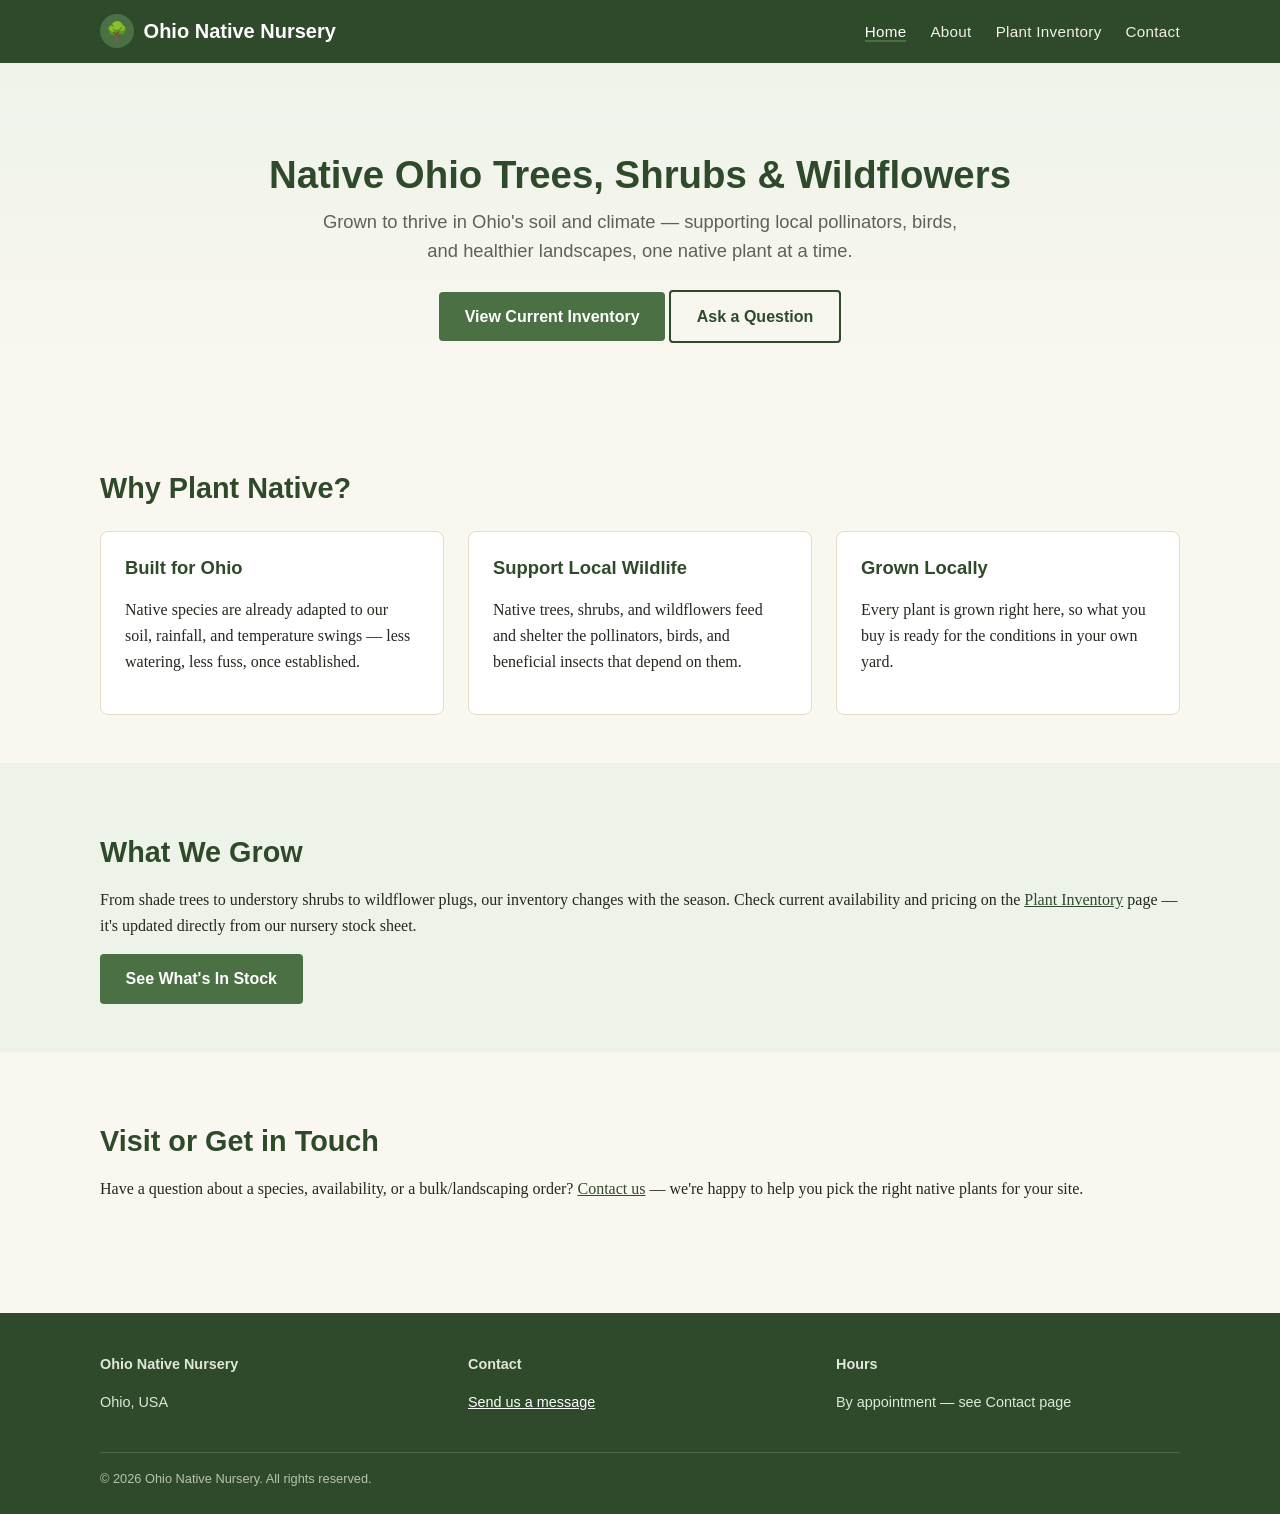
==== index.html @ 3f19ba29 "Scaffold static site to replace WordPress on ohionativenursery.com Home/About/Plants/Contact pages, " ====
<!DOCTYPE html>
<html lang="en">
<head>
<meta charset="UTF-8">
<meta name="viewport" content="width=device-width, initial-scale=1.0">
<title>Ohio Native Nursery | Native Ohio Trees, Shrubs &amp; Wildflowers</title>
<meta name="description" content="Ohio Native Nursery grows and sells native Ohio trees, shrubs, and wildflowers suited to local soil and climate. Browse our current plant inventory and get in touch.">
<link rel="canonical" href="https://ohionativenursery.com/">
<link rel="stylesheet" href="/css/styles.css">
</head>
<body>
<!-- TODO: replace all copy below with your real WordPress export text once you send it over -->
<header class="site-header">
  <div class="container">
    <a class="brand" href="/">
      <span class="brand-mark" aria-hidden="true">🌳</span>
      Ohio Native Nursery
    </a>
    <nav class="main-nav" aria-label="Primary">
      <ul>
        <li><a href="/" aria-current="page">Home</a></li>
        <li><a href="/about/">About</a></li>
        <li><a href="/plants/">Plant Inventory</a></li>
        <li><a href="/contact/">Contact</a></li>
      </ul>
    </nav>
  </div>
</header>

<main>
  <section class="hero">
    <div class="container">
      <h1>Native Ohio Trees, Shrubs &amp; Wildflowers</h1>
      <p class="tagline">Grown to thrive in Ohio's soil and climate — supporting local pollinators, birds, and healthier landscapes, one native plant at a time.</p>
      <a class="button" href="/plants/">View Current Inventory</a>
      <a class="button secondary" href="/contact/">Ask a Question</a>
    </div>
  </section>

  <section class="section">
    <div class="container">
      <h2>Why Plant Native?</h2>
      <div class="grid">
        <div class="card">
          <h3>Built for Ohio</h3>
          <p>Native species are already adapted to our soil, rainfall, and temperature swings — less watering, less fuss, once established.</p>
        </div>
        <div class="card">
          <h3>Support Local Wildlife</h3>
          <p>Native trees, shrubs, and wildflowers feed and shelter the pollinators, birds, and beneficial insects that depend on them.</p>
        </div>
        <div class="card">
          <h3>Grown Locally</h3>
          <p>Every plant is grown right here, so what you buy is ready for the conditions in your own yard.</p>
        </div>
      </div>
    </div>
  </section>

  <section class="section alt">
    <div class="container">
      <h2>What We Grow</h2>
      <p>From shade trees to understory shrubs to wildflower plugs, our inventory changes with the season. Check current availability and pricing on the <a href="/plants/">Plant Inventory</a> page — it's updated directly from our nursery stock sheet.</p>
      <a class="button" href="/plants/">See What's In Stock</a>
    </div>
  </section>

  <section class="section">
    <div class="container">
      <h2>Visit or Get in Touch</h2>
      <p>Have a question about a species, availability, or a bulk/landscaping order? <a href="/contact/">Contact us</a> — we're happy to help you pick the right native plants for your site.</p>
    </div>
  </section>
</main>

<footer class="site-footer">
  <div class="container">
    <div class="footer-grid">
      <div>
        <strong>Ohio Native Nursery</strong>
        <p><!-- TODO: real address --> Ohio, USA</p>
      </div>
      <div>
        <strong>Contact</strong>
        <p><!-- TODO: real phone/email --><a href="/contact/">Send us a message</a></p>
      </div>
      <div>
        <strong>Hours</strong>
        <p><!-- TODO: real hours -->By appointment — see Contact page</p>
      </div>
    </div>
    <div class="footer-bottom">
      &copy; <span id="year"></span> Ohio Native Nursery. All rights reserved.
    </div>
  </div>
</footer>
<script>document.getElementById('year').textContent = new Date().getFullYear();</script>
</body>
</html>
---- css/styles.css ----
/* Ohio Native Nursery — shared stylesheet */

:root {
  --green-dark: #2f4a2b;
  --green: #4a7043;
  --green-light: #eef3ea;
  --brown: #6b4a2f;
  --cream: #faf7f0;
  --ink: #23291f;
  --muted: #5c6355;
  --max-width: 1120px;
}

* { box-sizing: border-box; }

html { scroll-behavior: smooth; }

body {
  margin: 0;
  font-family: "Georgia", "Times New Roman", serif;
  color: var(--ink);
  background: var(--cream);
  line-height: 1.6;
}

h1, h2, h3, h4 {
  font-family: "Helvetica Neue", Arial, sans-serif;
  color: var(--green-dark);
  line-height: 1.25;
}

a { color: var(--green-dark); }
a:hover { color: var(--green); }

img { max-width: 100%; display: block; }

.container {
  max-width: var(--max-width);
  margin: 0 auto;
  padding: 0 1.25rem;
}

/* Header / nav */
.site-header {
  background: var(--green-dark);
  color: #fff;
  position: sticky;
  top: 0;
  z-index: 50;
}

.site-header .container {
  display: flex;
  align-items: center;
  justify-content: space-between;
  padding-top: 0.9rem;
  padding-bottom: 0.9rem;
}

.brand {
  display: flex;
  align-items: center;
  gap: 0.6rem;
  color: #fff;
  text-decoration: none;
  font-family: "Helvetica Neue", Arial, sans-serif;
  font-weight: 700;
  font-size: 1.25rem;
}

.brand-mark {
  width: 34px;
  height: 34px;
  border-radius: 50%;
  background: var(--green);
  display: inline-flex;
  align-items: center;
  justify-content: center;
  font-size: 1.1rem;
}

.main-nav ul {
  list-style: none;
  display: flex;
  gap: 1.5rem;
  margin: 0;
  padding: 0;
}

.main-nav a {
  color: #f2efe6;
  text-decoration: none;
  font-family: "Helvetica Neue", Arial, sans-serif;
  font-size: 0.95rem;
  letter-spacing: 0.02em;
}

.main-nav a[aria-current="page"],
.main-nav a:hover {
  color: #fff;
  border-bottom: 2px solid var(--green);
}

.nav-toggle {
  display: none;
}

/* Hero */
.hero {
  background: linear-gradient(180deg, var(--green-light) 0%, var(--cream) 100%);
  padding: 3.5rem 0;
  text-align: center;
}

.hero h1 {
  font-size: 2.4rem;
  margin-bottom: 0.5rem;
}

.hero p.tagline {
  font-family: "Helvetica Neue", Arial, sans-serif;
  color: var(--muted);
  font-size: 1.15rem;
  max-width: 640px;
  margin: 0 auto 1.5rem;
}

.button {
  display: inline-block;
  background: var(--green);
  color: #fff;
  text-decoration: none;
  padding: 0.75rem 1.6rem;
  border-radius: 4px;
  font-family: "Helvetica Neue", Arial, sans-serif;
  font-weight: 600;
  border: none;
  cursor: pointer;
  font-size: 1rem;
}

.button:hover { background: var(--green-dark); color: #fff; }

.button.secondary {
  background: transparent;
  color: var(--green-dark);
  border: 2px solid var(--green-dark);
}

/* Sections */
.section {
  padding: 3rem 0;
}

.section.alt {
  background: var(--green-light);
}

.section h2 {
  font-size: 1.8rem;
  margin-bottom: 1rem;
}

.grid {
  display: grid;
  grid-template-columns: repeat(auto-fit, minmax(240px, 1fr));
  gap: 1.5rem;
  margin-top: 1.5rem;
}

.card {
  background: #fff;
  border: 1px solid #e3ddcd;
  border-radius: 8px;
  padding: 1.5rem;
}

.card h3 {
  margin-top: 0;
  font-size: 1.15rem;
}

/* Inventory table */
.inventory-controls {
  display: flex;
  flex-wrap: wrap;
  gap: 0.75rem;
  margin: 1.5rem 0;
  font-family: "Helvetica Neue", Arial, sans-serif;
}

.inventory-controls input,
.inventory-controls select {
  padding: 0.5rem 0.75rem;
  border: 1px solid #ccc4ac;
  border-radius: 4px;
  font-size: 0.95rem;
  font-family: inherit;
}

.inventory-status {
  font-family: "Helvetica Neue", Arial, sans-serif;
  color: var(--muted);
  margin: 1rem 0;
}

table.inventory-table {
  width: 100%;
  border-collapse: collapse;
  background: #fff;
  font-family: "Helvetica Neue", Arial, sans-serif;
  font-size: 0.95rem;
}

table.inventory-table caption {
  text-align: left;
  font-size: 0.85rem;
  color: var(--muted);
  margin-bottom: 0.5rem;
}

table.inventory-table th,
table.inventory-table td {
  text-align: left;
  padding: 0.65rem 0.75rem;
  border-bottom: 1px solid #e3ddcd;
  vertical-align: top;
}

table.inventory-table th {
  background: var(--green-light);
  color: var(--green-dark);
  position: sticky;
  top: 64px;
}

table.inventory-table tr:hover td {
  background: #f7f5ec;
}

.badge {
  display: inline-block;
  padding: 0.15rem 0.5rem;
  border-radius: 999px;
  font-size: 0.78rem;
  font-weight: 600;
}

.badge.in-stock { background: #e3f0df; color: var(--green-dark); }
.badge.low-stock { background: #fdf1d6; color: #8a6110; }
.badge.out { background: #f6e0e0; color: #8a2f2f; }

/* Forms */
form.contact-form {
  display: grid;
  gap: 1rem;
  max-width: 560px;
  font-family: "Helvetica Neue", Arial, sans-serif;
}

form.contact-form label {
  display: block;
  font-weight: 600;
  margin-bottom: 0.3rem;
  font-size: 0.9rem;
}

form.contact-form input,
form.contact-form textarea {
  width: 100%;
  padding: 0.65rem 0.75rem;
  border: 1px solid #ccc4ac;
  border-radius: 4px;
  font-family: inherit;
  font-size: 1rem;
}

.form-note {
  font-size: 0.85rem;
  color: var(--muted);
}

/* Footer */
.site-footer {
  background: var(--green-dark);
  color: #dfe6da;
  padding: 2.5rem 0 1.5rem;
  margin-top: 3rem;
  font-family: "Helvetica Neue", Arial, sans-serif;
  font-size: 0.9rem;
}

.site-footer a { color: #fff; }

.footer-grid {
  display: grid;
  grid-template-columns: repeat(auto-fit, minmax(200px, 1fr));
  gap: 1.5rem;
  margin-bottom: 1.5rem;
}

.footer-bottom {
  border-top: 1px solid rgba(255,255,255,0.15);
  padding-top: 1rem;
  font-size: 0.8rem;
  color: #b7c2b1;
}

@media (max-width: 720px) {
  .main-nav ul { gap: 1rem; flex-wrap: wrap; }
  table.inventory-table th { position: static; }
}
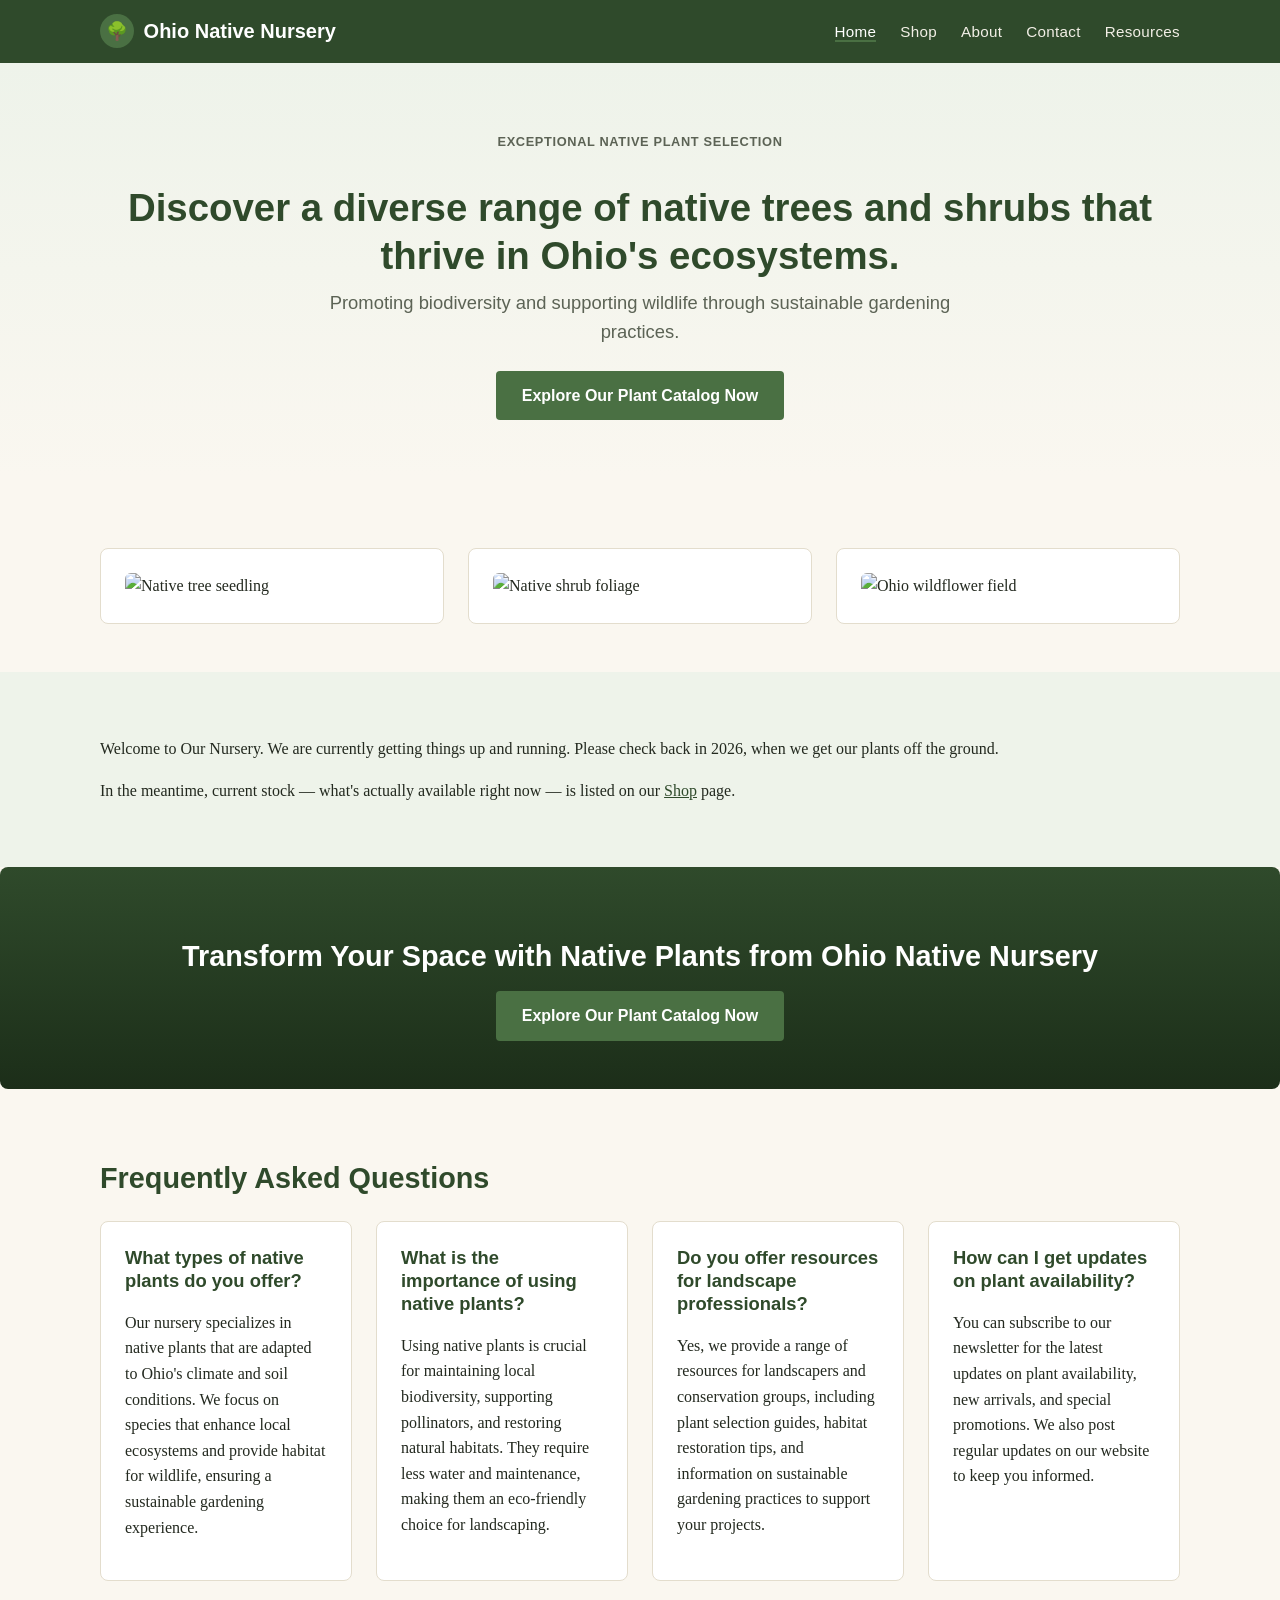
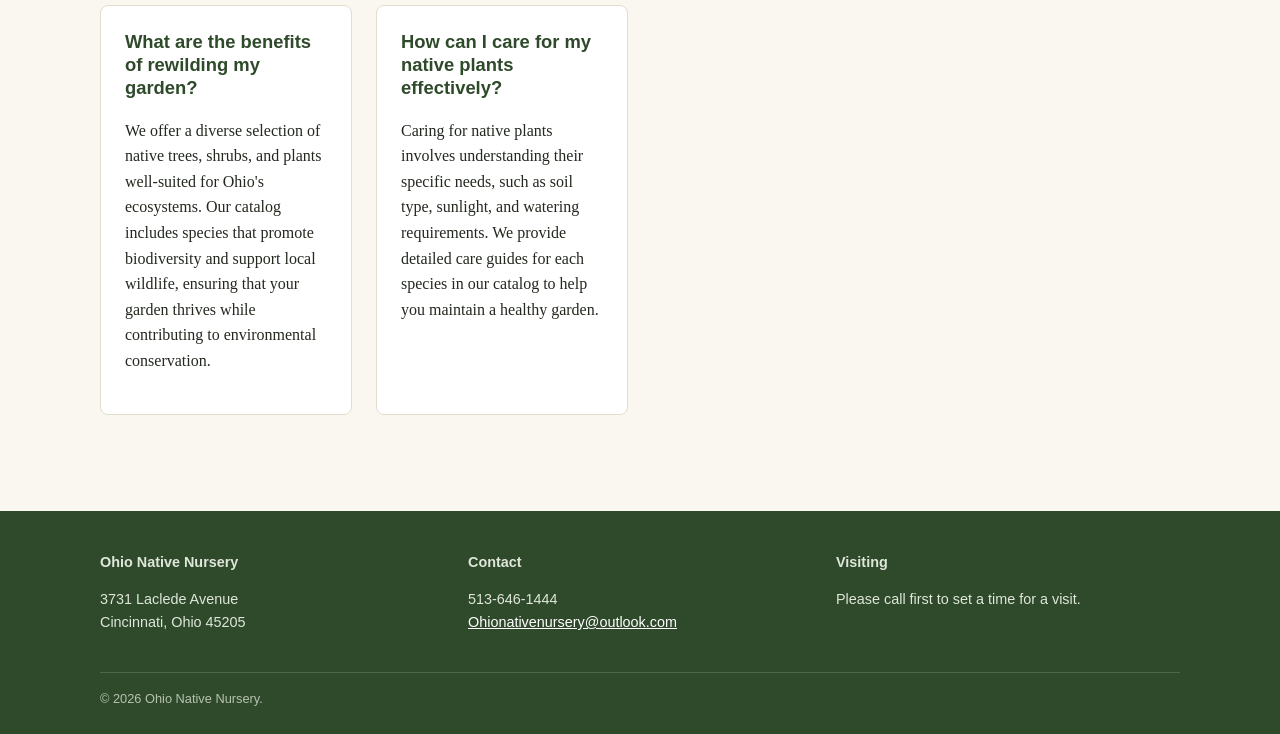
==== commit 5a5404e2: "Replace placeholder copy with real content from WordPress export Real Home/About/Contact/Shop copy, " ====
--- a/index.html
+++ b/index.html
@@ -3,13 +3,12 @@
 <head>
 <meta charset="UTF-8">
 <meta name="viewport" content="width=device-width, initial-scale=1.0">
-<title>Ohio Native Nursery | Native Ohio Trees, Shrubs &amp; Wildflowers</title>
-<meta name="description" content="Ohio Native Nursery grows and sells native Ohio trees, shrubs, and wildflowers suited to local soil and climate. Browse our current plant inventory and get in touch.">
+<title>Ohio Native Nursery | Native Ohio Trees, Shrubs &amp; Plants</title>
+<meta name="description" content="Discover Ohio Native Nursery's diverse selection of native trees, shrubs, and plants. Promote biodiversity and restore habitats with our expert resources and catalog.">
 <link rel="canonical" href="https://ohionativenursery.com/">
 <link rel="stylesheet" href="/css/styles.css">
 </head>
 <body>
-<!-- TODO: replace all copy below with your real WordPress export text once you send it over -->
 <header class="site-header">
   <div class="container">
     <a class="brand" href="/">
@@ -19,9 +18,10 @@
     <nav class="main-nav" aria-label="Primary">
       <ul>
         <li><a href="/" aria-current="page">Home</a></li>
+        <li><a href="/services/">Shop</a></li>
         <li><a href="/about/">About</a></li>
-        <li><a href="/plants/">Plant Inventory</a></li>
         <li><a href="/contact/">Contact</a></li>
+        <li><a href="/resources/">Resources</a></li>
       </ul>
     </nav>
   </div>
@@ -30,45 +30,66 @@
 <main>
   <section class="hero">
     <div class="container">
-      <h1>Native Ohio Trees, Shrubs &amp; Wildflowers</h1>
-      <p class="tagline">Grown to thrive in Ohio's soil and climate — supporting local pollinators, birds, and healthier landscapes, one native plant at a time.</p>
-      <a class="button" href="/plants/">View Current Inventory</a>
-      <a class="button secondary" href="/contact/">Ask a Question</a>
+      <p style="font-family:'Helvetica Neue',Arial,sans-serif;text-transform:uppercase;font-weight:600;font-size:0.8rem;letter-spacing:0.05em;color:var(--muted);">Exceptional Native Plant Selection</p>
+      <h1>Discover a diverse range of native trees and shrubs that thrive in Ohio's ecosystems.</h1>
+      <p class="tagline">Promoting biodiversity and supporting wildlife through sustainable gardening practices.</p>
+      <a class="button" href="/services/">Explore Our Plant Catalog Now</a>
     </div>
   </section>
 
   <section class="section">
     <div class="container">
-      <h2>Why Plant Native?</h2>
       <div class="grid">
-        <div class="card">
-          <h3>Built for Ohio</h3>
-          <p>Native species are already adapted to our soil, rainfall, and temperature swings — less watering, less fuss, once established.</p>
-        </div>
-        <div class="card">
-          <h3>Support Local Wildlife</h3>
-          <p>Native trees, shrubs, and wildflowers feed and shelter the pollinators, birds, and beneficial insects that depend on them.</p>
-        </div>
-        <div class="card">
-          <h3>Grown Locally</h3>
-          <p>Every plant is grown right here, so what you buy is ready for the conditions in your own yard.</p>
-        </div>
+        <div class="card"><img src="/wp-content/uploads/2025/08/jonathan-kemper-CbZh3kaPxrE-unsplash-683x1024.jpg" alt="Native tree seedling" style="border-radius:6px;"></div>
+        <div class="card"><img src="/wp-content/uploads/2025/08/annie-spratt-j8xUK4ijoj0-unsplash-683x1024.jpg" alt="Native shrub foliage" style="border-radius:6px;"></div>
+        <div class="card"><img src="/wp-content/uploads/2025/08/sandie-clarke-q13Zq1Jufks-unsplash-1024x683.jpg" alt="Ohio wildflower field" style="border-radius:6px;"></div>
       </div>
     </div>
   </section>
 
   <section class="section alt">
     <div class="container">
-      <h2>What We Grow</h2>
-      <p>From shade trees to understory shrubs to wildflower plugs, our inventory changes with the season. Check current availability and pricing on the <a href="/plants/">Plant Inventory</a> page — it's updated directly from our nursery stock sheet.</p>
-      <a class="button" href="/plants/">See What's In Stock</a>
+      <p>Welcome to Our Nursery. We are currently getting things up and running. Please check back in 2026, when we get our plants off the ground.</p>
+      <p>In the meantime, current stock — what's actually available right now — is listed on our <a href="/services/">Shop</a> page.</p>
+    </div>
+  </section>
+
+  <section class="section" style="background:linear-gradient(180deg, var(--green-dark), #1c2e19); color:#fff; border-radius:8px;">
+    <div class="container" style="text-align:center;">
+      <h2 style="color:#fff;">Transform Your Space with Native Plants from Ohio Native Nursery</h2>
+      <a class="button" href="/services/">Explore Our Plant Catalog Now</a>
     </div>
   </section>
 
   <section class="section">
     <div class="container">
-      <h2>Visit or Get in Touch</h2>
-      <p>Have a question about a species, availability, or a bulk/landscaping order? <a href="/contact/">Contact us</a> — we're happy to help you pick the right native plants for your site.</p>
+      <h2>Frequently Asked Questions</h2>
+      <div class="grid">
+        <div class="card">
+          <h3>What types of native plants do you offer?</h3>
+          <p>Our nursery specializes in native plants that are adapted to Ohio's climate and soil conditions. We focus on species that enhance local ecosystems and provide habitat for wildlife, ensuring a sustainable gardening experience.</p>
+        </div>
+        <div class="card">
+          <h3>What is the importance of using native plants?</h3>
+          <p>Using native plants is crucial for maintaining local biodiversity, supporting pollinators, and restoring natural habitats. They require less water and maintenance, making them an eco-friendly choice for landscaping.</p>
+        </div>
+        <div class="card">
+          <h3>Do you offer resources for landscape professionals?</h3>
+          <p>Yes, we provide a range of resources for landscapers and conservation groups, including plant selection guides, habitat restoration tips, and information on sustainable gardening practices to support your projects.</p>
+        </div>
+        <div class="card">
+          <h3>How can I get updates on plant availability?</h3>
+          <p>You can subscribe to our newsletter for the latest updates on plant availability, new arrivals, and special promotions. We also post regular updates on our website to keep you informed.</p>
+        </div>
+        <div class="card">
+          <h3>What are the benefits of rewilding my garden?</h3>
+          <p>We offer a diverse selection of native trees, shrubs, and plants well-suited for Ohio's ecosystems. Our catalog includes species that promote biodiversity and support local wildlife, ensuring that your garden thrives while contributing to environmental conservation.</p>
+        </div>
+        <div class="card">
+          <h3>How can I care for my native plants effectively?</h3>
+          <p>Caring for native plants involves understanding their specific needs, such as soil type, sunlight, and watering requirements. We provide detailed care guides for each species in our catalog to help you maintain a healthy garden.</p>
+        </div>
+      </div>
     </div>
   </section>
 </main>
@@ -78,19 +99,19 @@
     <div class="footer-grid">
       <div>
         <strong>Ohio Native Nursery</strong>
-        <p><!-- TODO: real address --> Ohio, USA</p>
+        <p>3731 Laclede Avenue<br>Cincinnati, Ohio 45205</p>
       </div>
       <div>
         <strong>Contact</strong>
-        <p><!-- TODO: real phone/email --><a href="/contact/">Send us a message</a></p>
+        <p>513-646-1444<br><a href="mailto:Ohionativenursery@outlook.com">Ohionativenursery@outlook.com</a></p>
       </div>
       <div>
-        <strong>Hours</strong>
-        <p><!-- TODO: real hours -->By appointment — see Contact page</p>
+        <strong>Visiting</strong>
+        <p>Please call first to set a time for a visit.</p>
       </div>
     </div>
     <div class="footer-bottom">
-      &copy; <span id="year"></span> Ohio Native Nursery. All rights reserved.
+      &copy; <span id="year"></span> Ohio Native Nursery.
     </div>
   </div>
 </footer>
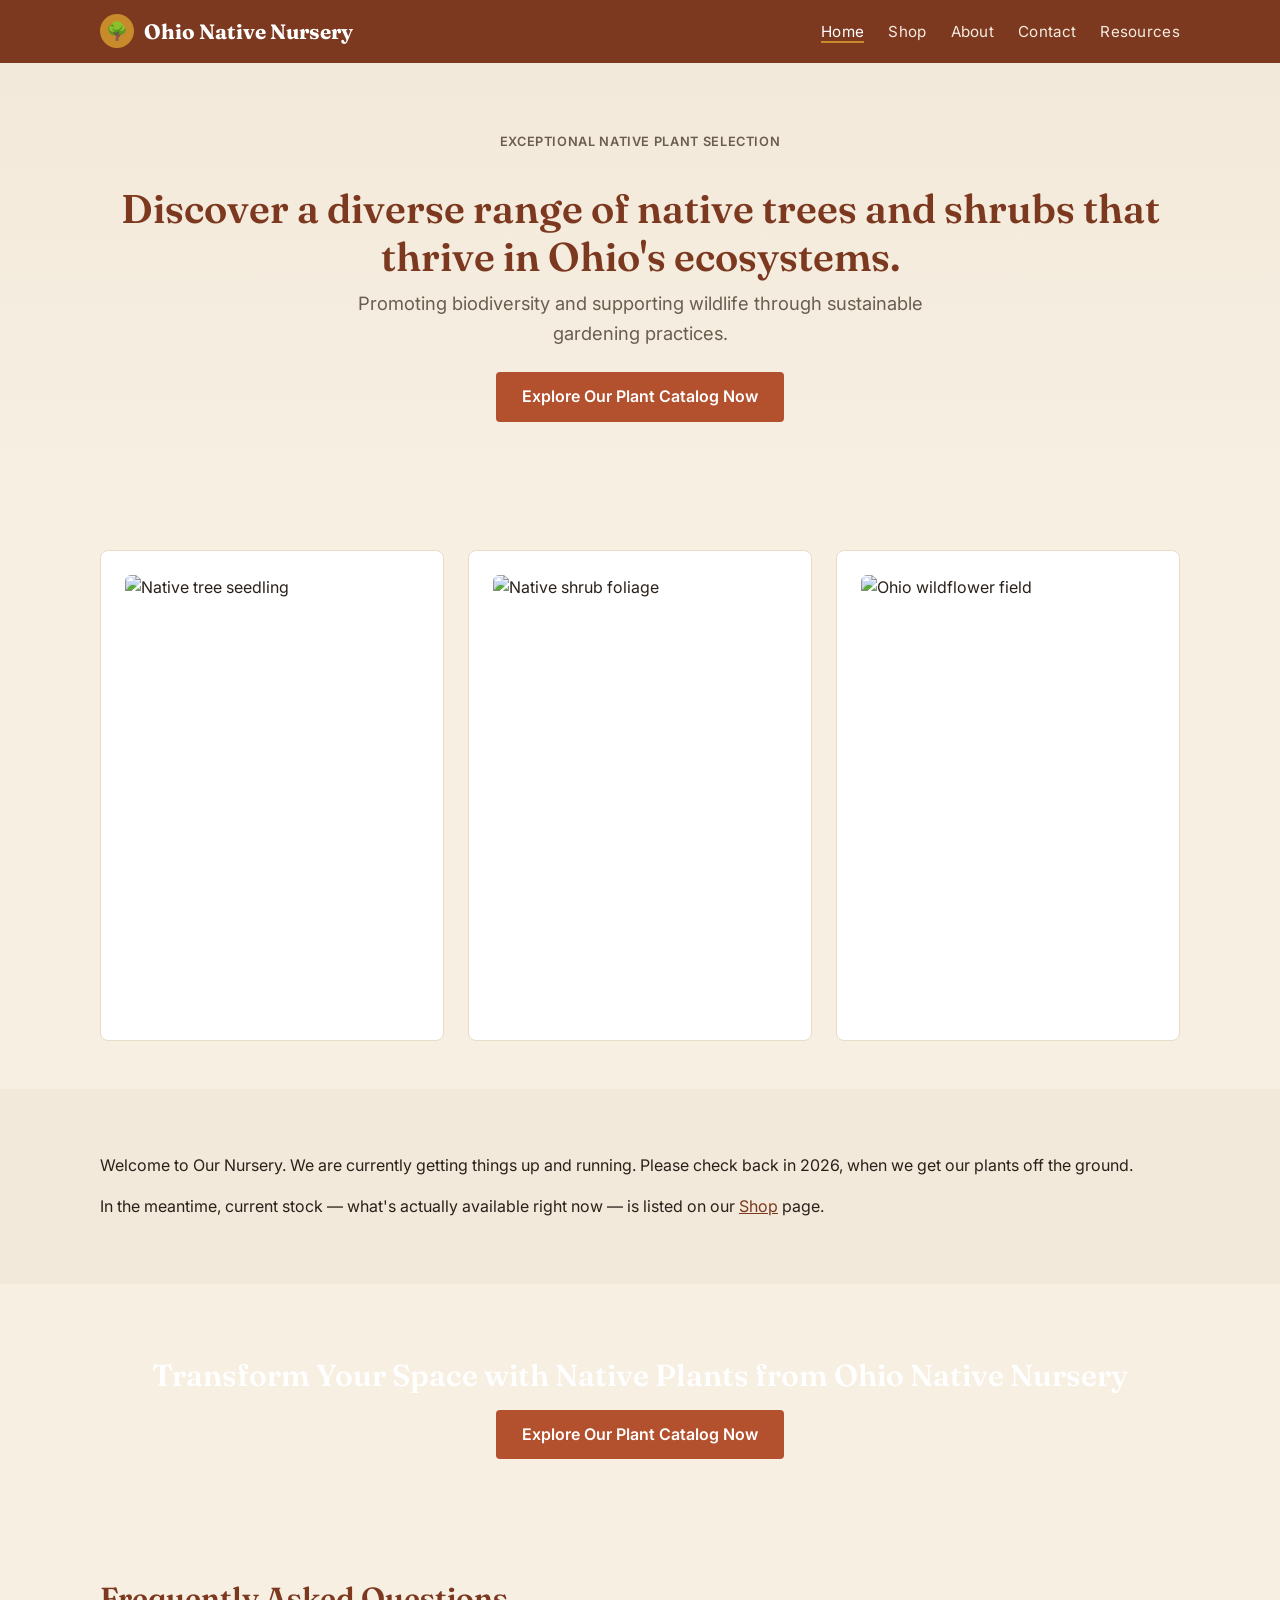
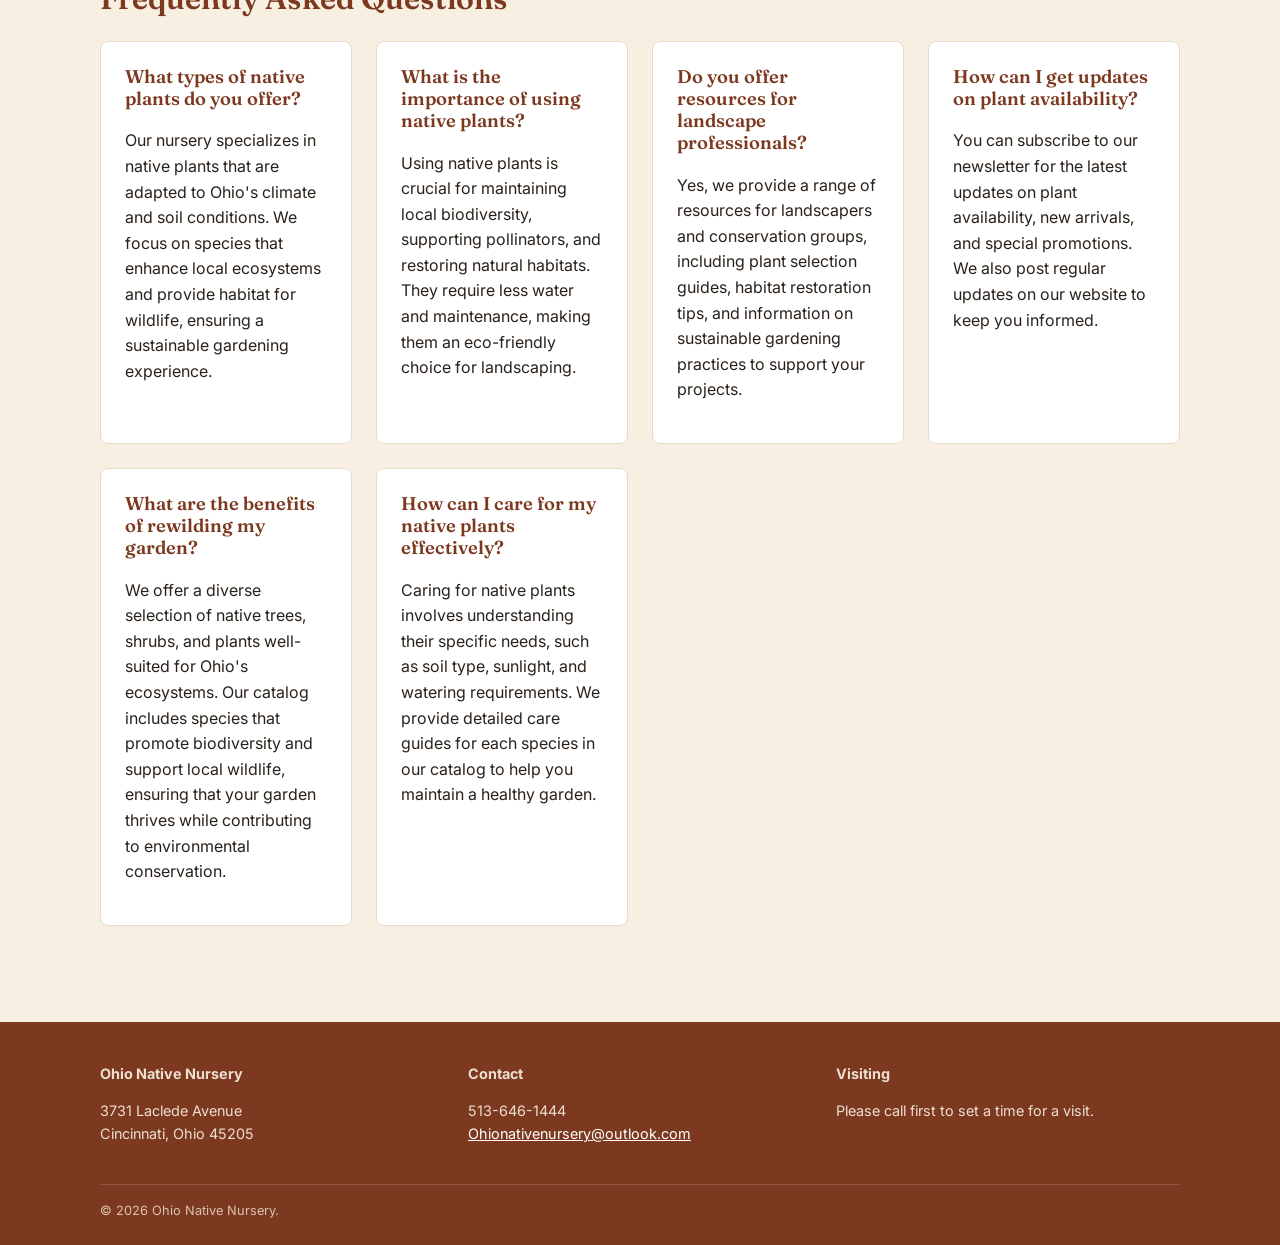
==== commit 89500bf1: "Redesign palette and typography; fix uneven homepage photo New terracotta/sand palette (was green/cr" ====
--- a/index.html
+++ b/index.html
@@ -6,6 +6,9 @@
 <title>Ohio Native Nursery | Native Ohio Trees, Shrubs &amp; Plants</title>
 <meta name="description" content="Discover Ohio Native Nursery's diverse selection of native trees, shrubs, and plants. Promote biodiversity and restore habitats with our expert resources and catalog.">
 <link rel="canonical" href="https://ohionativenursery.com/">
+<link rel="preconnect" href="https://fonts.googleapis.com">
+<link rel="preconnect" href="https://fonts.gstatic.com" crossorigin>
+<link href="https://fonts.googleapis.com/css2?family=Fraunces:ital,wght@0,600;0,700;1,500&family=Inter:wght@400;500;600;700&display=swap" rel="stylesheet">
 <link rel="stylesheet" href="/css/styles.css">
 </head>
 <body>
@@ -30,7 +33,7 @@
 <main>
   <section class="hero">
     <div class="container">
-      <p style="font-family:'Helvetica Neue',Arial,sans-serif;text-transform:uppercase;font-weight:600;font-size:0.8rem;letter-spacing:0.05em;color:var(--muted);">Exceptional Native Plant Selection</p>
+      <p style="text-transform:uppercase;font-weight:600;font-size:0.8rem;letter-spacing:0.05em;color:var(--muted);">Exceptional Native Plant Selection</p>
       <h1>Discover a diverse range of native trees and shrubs that thrive in Ohio's ecosystems.</h1>
       <p class="tagline">Promoting biodiversity and supporting wildlife through sustainable gardening practices.</p>
       <a class="button" href="/services/">Explore Our Plant Catalog Now</a>
@@ -40,9 +43,9 @@
   <section class="section">
     <div class="container">
       <div class="grid">
-        <div class="card"><img src="/wp-content/uploads/2025/08/jonathan-kemper-CbZh3kaPxrE-unsplash-683x1024.jpg" alt="Native tree seedling" style="border-radius:6px;"></div>
-        <div class="card"><img src="/wp-content/uploads/2025/08/annie-spratt-j8xUK4ijoj0-unsplash-683x1024.jpg" alt="Native shrub foliage" style="border-radius:6px;"></div>
-        <div class="card"><img src="/wp-content/uploads/2025/08/sandie-clarke-q13Zq1Jufks-unsplash-1024x683.jpg" alt="Ohio wildflower field" style="border-radius:6px;"></div>
+        <div class="card"><img src="/wp-content/uploads/2025/08/jonathan-kemper-CbZh3kaPxrE-unsplash-683x1024.jpg" alt="Native tree seedling" style="aspect-ratio:2/3;object-fit:cover;width:100%;border-radius:6px;"></div>
+        <div class="card"><img src="/wp-content/uploads/2025/08/annie-spratt-j8xUK4ijoj0-unsplash-683x1024.jpg" alt="Native shrub foliage" style="aspect-ratio:2/3;object-fit:cover;width:100%;border-radius:6px;"></div>
+        <div class="card"><img src="/wp-content/uploads/2025/08/sandie-clarke-q13Zq1Jufks-unsplash-1024x683.jpg" alt="Ohio wildflower field" style="aspect-ratio:2/3;object-fit:cover;width:100%;border-radius:6px;"></div>
       </div>
     </div>
   </section>
--- a/css/styles.css
+++ b/css/styles.css
@@ -1,14 +1,15 @@
 /* Ohio Native Nursery — shared stylesheet */
 
 :root {
-  --green-dark: #2f4a2b;
-  --green: #4a7043;
-  --green-light: #eef3ea;
-  --brown: #6b4a2f;
-  --cream: #faf7f0;
-  --ink: #23291f;
-  --muted: #5c6355;
+  --rust-dark: #7c3920;
+  --rust: #b3502e;
+  --sand-light: #f3e9da;
+  --sand: #f6efe2;
+  --ink: #2a211a;
+  --muted: #6b5d4f;
+  --gold: #c98a2c;
   --max-width: 1120px;
+  --header-height: 64px;
 }
 
 * { box-sizing: border-box; }
@@ -17,20 +18,21 @@
 
 body {
   margin: 0;
-  font-family: "Georgia", "Times New Roman", serif;
+  font-family: "Inter", -apple-system, BlinkMacSystemFont, "Segoe UI", Roboto, sans-serif;
   color: var(--ink);
-  background: var(--cream);
+  background: var(--sand);
   line-height: 1.6;
 }
 
 h1, h2, h3, h4 {
-  font-family: "Helvetica Neue", Arial, sans-serif;
-  color: var(--green-dark);
-  line-height: 1.25;
-}
-
-a { color: var(--green-dark); }
-a:hover { color: var(--green); }
+  font-family: "Fraunces", Georgia, "Times New Roman", serif;
+  font-weight: 600;
+  color: var(--rust-dark);
+  line-height: 1.2;
+}
+
+a { color: var(--rust-dark); }
+a:hover { color: var(--rust); }
 
 img { max-width: 100%; display: block; }
 
@@ -42,7 +44,7 @@
 
 /* Header / nav */
 .site-header {
-  background: var(--green-dark);
+  background: var(--rust-dark);
   color: #fff;
   position: sticky;
   top: 0;
@@ -63,16 +65,16 @@
   gap: 0.6rem;
   color: #fff;
   text-decoration: none;
-  font-family: "Helvetica Neue", Arial, sans-serif;
+  font-family: "Fraunces", Georgia, serif;
   font-weight: 700;
-  font-size: 1.25rem;
+  font-size: 1.3rem;
 }
 
 .brand-mark {
   width: 34px;
   height: 34px;
   border-radius: 50%;
-  background: var(--green);
+  background: var(--gold);
   display: inline-flex;
   align-items: center;
   justify-content: center;
@@ -88,9 +90,8 @@
 }
 
 .main-nav a {
-  color: #f2efe6;
+  color: #f6ece0;
   text-decoration: none;
-  font-family: "Helvetica Neue", Arial, sans-serif;
   font-size: 0.95rem;
   letter-spacing: 0.02em;
 }
@@ -98,7 +99,7 @@
 .main-nav a[aria-current="page"],
 .main-nav a:hover {
   color: #fff;
-  border-bottom: 2px solid var(--green);
+  border-bottom: 2px solid var(--gold);
 }
 
 .nav-toggle {
@@ -107,18 +108,17 @@
 
 /* Hero */
 .hero {
-  background: linear-gradient(180deg, var(--green-light) 0%, var(--cream) 100%);
+  background: linear-gradient(180deg, var(--sand-light) 0%, var(--sand) 100%);
   padding: 3.5rem 0;
   text-align: center;
 }
 
 .hero h1 {
-  font-size: 2.4rem;
+  font-size: 2.5rem;
   margin-bottom: 0.5rem;
 }
 
 .hero p.tagline {
-  font-family: "Helvetica Neue", Arial, sans-serif;
   color: var(--muted);
   font-size: 1.15rem;
   max-width: 640px;
@@ -127,24 +127,23 @@
 
 .button {
   display: inline-block;
-  background: var(--green);
+  background: var(--rust);
   color: #fff;
   text-decoration: none;
   padding: 0.75rem 1.6rem;
   border-radius: 4px;
-  font-family: "Helvetica Neue", Arial, sans-serif;
   font-weight: 600;
   border: none;
   cursor: pointer;
   font-size: 1rem;
 }
 
-.button:hover { background: var(--green-dark); color: #fff; }
+.button:hover { background: var(--rust-dark); color: #fff; }
 
 .button.secondary {
   background: transparent;
-  color: var(--green-dark);
-  border: 2px solid var(--green-dark);
+  color: var(--rust-dark);
+  border: 2px solid var(--rust-dark);
 }
 
 /* Sections */
@@ -153,11 +152,11 @@
 }
 
 .section.alt {
-  background: var(--green-light);
+  background: var(--sand-light);
 }
 
 .section h2 {
-  font-size: 1.8rem;
+  font-size: 1.9rem;
   margin-bottom: 1rem;
 }
 
@@ -170,7 +169,7 @@
 
 .card {
   background: #fff;
-  border: 1px solid #e3ddcd;
+  border: 1px solid #e8dcc8;
   border-radius: 8px;
   padding: 1.5rem;
 }
@@ -186,20 +185,18 @@
   flex-wrap: wrap;
   gap: 0.75rem;
   margin: 1.5rem 0;
-  font-family: "Helvetica Neue", Arial, sans-serif;
 }
 
 .inventory-controls input,
 .inventory-controls select {
   padding: 0.5rem 0.75rem;
-  border: 1px solid #ccc4ac;
+  border: 1px solid #d6c7ab;
   border-radius: 4px;
   font-size: 0.95rem;
   font-family: inherit;
 }
 
 .inventory-status {
-  font-family: "Helvetica Neue", Arial, sans-serif;
   color: var(--muted);
   margin: 1rem 0;
 }
@@ -208,7 +205,6 @@
   width: 100%;
   border-collapse: collapse;
   background: #fff;
-  font-family: "Helvetica Neue", Arial, sans-serif;
   font-size: 0.95rem;
 }
 
@@ -223,19 +219,19 @@
 table.inventory-table td {
   text-align: left;
   padding: 0.65rem 0.75rem;
-  border-bottom: 1px solid #e3ddcd;
+  border-bottom: 1px solid #e8dcc8;
   vertical-align: top;
 }
 
 table.inventory-table th {
-  background: var(--green-light);
-  color: var(--green-dark);
+  background: var(--sand-light);
+  color: var(--rust-dark);
   position: sticky;
-  top: 64px;
+  top: var(--header-height);
 }
 
 table.inventory-table tr:hover td {
-  background: #f7f5ec;
+  background: #fbf6ee;
 }
 
 .badge {
@@ -246,7 +242,7 @@
   font-weight: 600;
 }
 
-.badge.in-stock { background: #e3f0df; color: var(--green-dark); }
+.badge.in-stock { background: #e3f0df; color: #2f4a2b; }
 .badge.low-stock { background: #fdf1d6; color: #8a6110; }
 .badge.out { background: #f6e0e0; color: #8a2f2f; }
 
@@ -255,7 +251,6 @@
   display: grid;
   gap: 1rem;
   max-width: 560px;
-  font-family: "Helvetica Neue", Arial, sans-serif;
 }
 
 form.contact-form label {
@@ -269,7 +264,7 @@
 form.contact-form textarea {
   width: 100%;
   padding: 0.65rem 0.75rem;
-  border: 1px solid #ccc4ac;
+  border: 1px solid #d6c7ab;
   border-radius: 4px;
   font-family: inherit;
   font-size: 1rem;
@@ -282,11 +277,10 @@
 
 /* Footer */
 .site-footer {
-  background: var(--green-dark);
-  color: #dfe6da;
+  background: var(--rust-dark);
+  color: #ecdfd0;
   padding: 2.5rem 0 1.5rem;
   margin-top: 3rem;
-  font-family: "Helvetica Neue", Arial, sans-serif;
   font-size: 0.9rem;
 }
 
@@ -303,7 +297,7 @@
   border-top: 1px solid rgba(255,255,255,0.15);
   padding-top: 1rem;
   font-size: 0.8rem;
-  color: #b7c2b1;
+  color: #d9c4ae;
 }
 
 @media (max-width: 720px) {
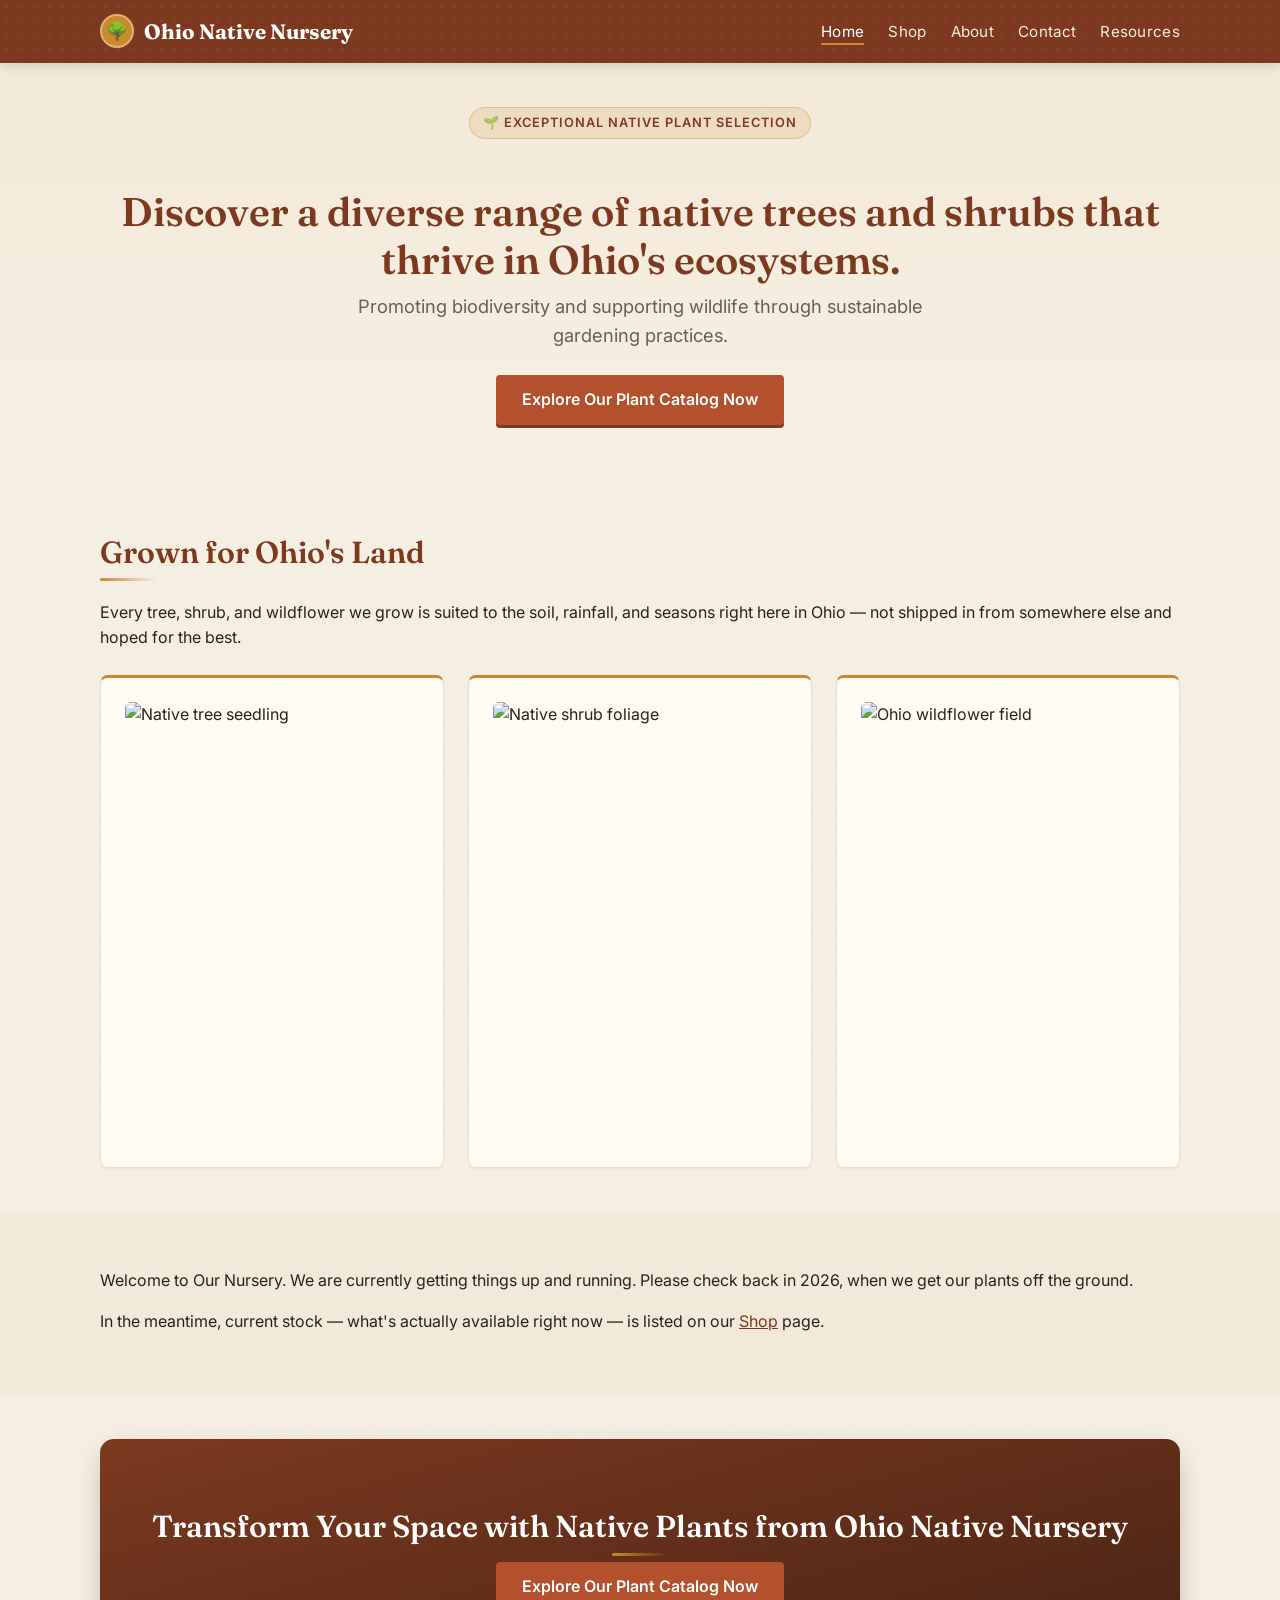
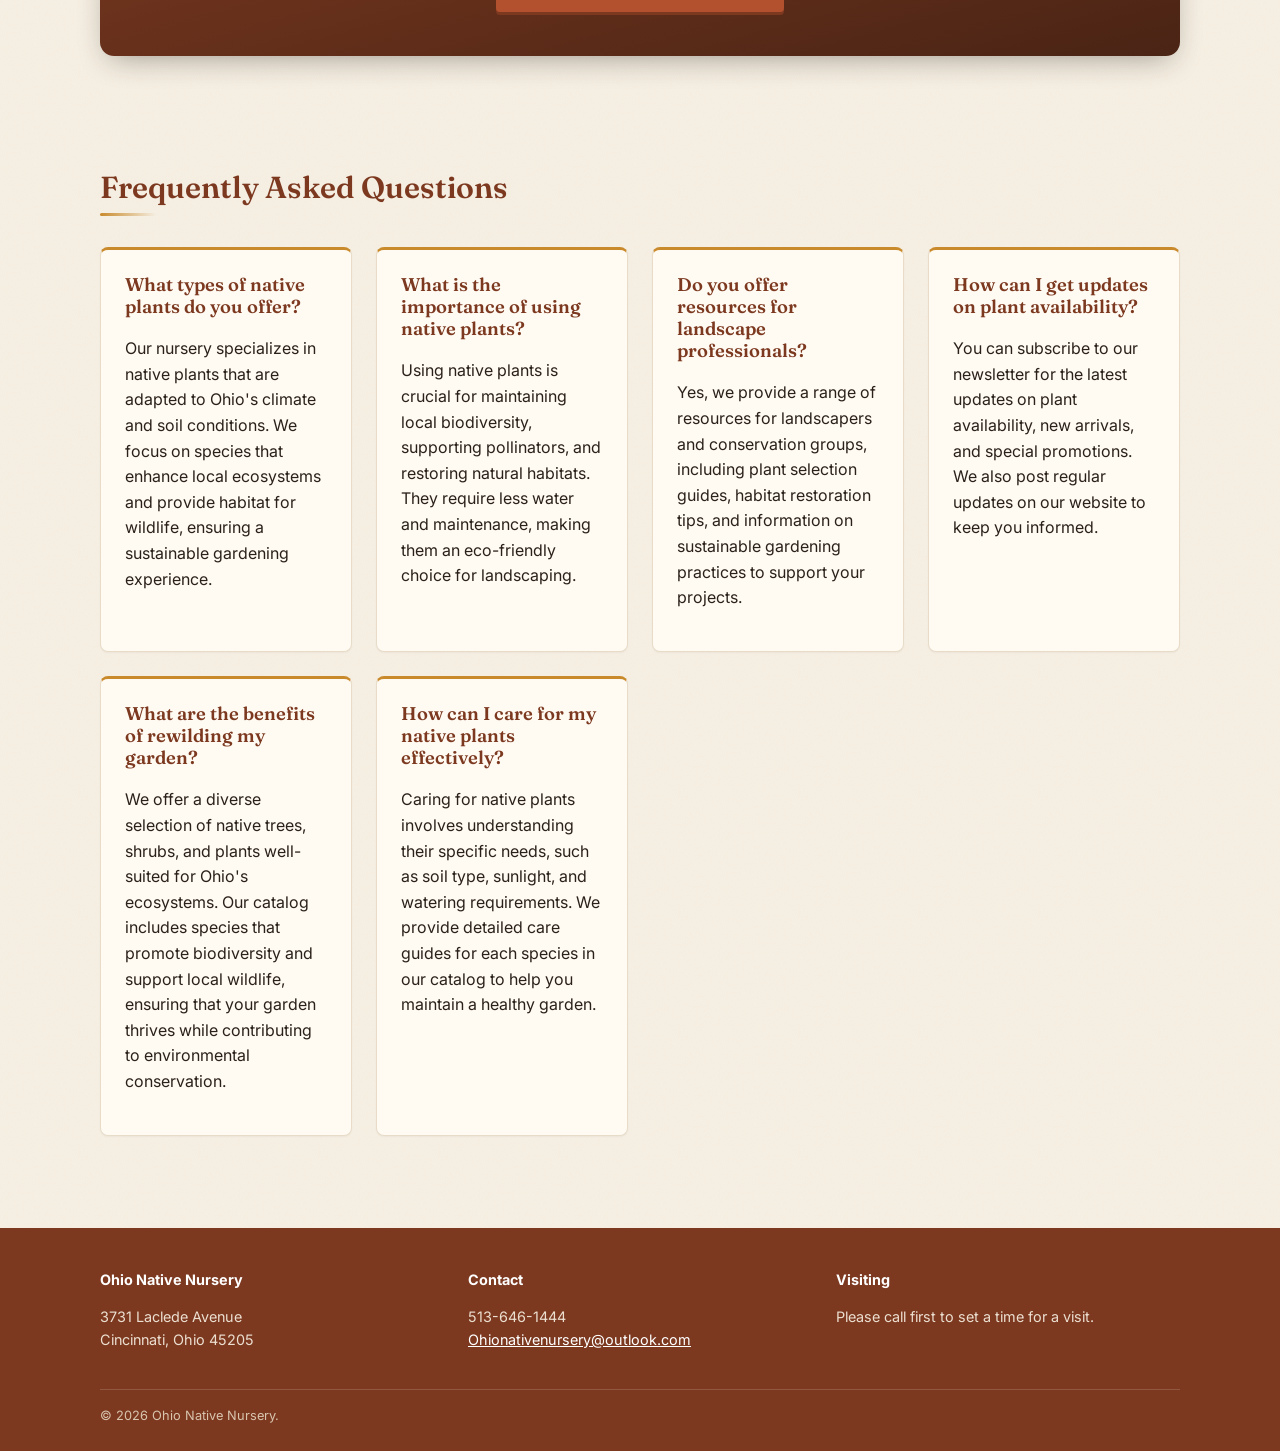
==== commit c5bd1f36: "Fix broken CTA band, sticky-header font timing bug, and design polish pass - Fixed white-on-light CT" ====
--- a/index.html
+++ b/index.html
@@ -9,7 +9,7 @@
 <link rel="preconnect" href="https://fonts.googleapis.com">
 <link rel="preconnect" href="https://fonts.gstatic.com" crossorigin>
 <link href="https://fonts.googleapis.com/css2?family=Fraunces:ital,wght@0,600;0,700;1,500&family=Inter:wght@400;500;600;700&display=swap" rel="stylesheet">
-<link rel="stylesheet" href="/css/styles.css">
+<link rel="stylesheet" href="/css/styles.css?v=2">
 </head>
 <body>
 <header class="site-header">
@@ -33,7 +33,7 @@
 <main>
   <section class="hero">
     <div class="container">
-      <p style="text-transform:uppercase;font-weight:600;font-size:0.8rem;letter-spacing:0.05em;color:var(--muted);">Exceptional Native Plant Selection</p>
+      <span class="eyebrow">🌱 Exceptional Native Plant Selection</span>
       <h1>Discover a diverse range of native trees and shrubs that thrive in Ohio's ecosystems.</h1>
       <p class="tagline">Promoting biodiversity and supporting wildlife through sustainable gardening practices.</p>
       <a class="button" href="/services/">Explore Our Plant Catalog Now</a>
@@ -42,6 +42,8 @@
 
   <section class="section">
     <div class="container">
+      <h2>Grown for Ohio's Land</h2>
+      <p>Every tree, shrub, and wildflower we grow is suited to the soil, rainfall, and seasons right here in Ohio — not shipped in from somewhere else and hoped for the best.</p>
       <div class="grid">
         <div class="card"><img src="/wp-content/uploads/2025/08/jonathan-kemper-CbZh3kaPxrE-unsplash-683x1024.jpg" alt="Native tree seedling" style="aspect-ratio:2/3;object-fit:cover;width:100%;border-radius:6px;"></div>
         <div class="card"><img src="/wp-content/uploads/2025/08/annie-spratt-j8xUK4ijoj0-unsplash-683x1024.jpg" alt="Native shrub foliage" style="aspect-ratio:2/3;object-fit:cover;width:100%;border-radius:6px;"></div>
@@ -57,10 +59,12 @@
     </div>
   </section>
 
-  <section class="section" style="background:linear-gradient(180deg, var(--green-dark), #1c2e19); color:#fff; border-radius:8px;">
-    <div class="container" style="text-align:center;">
-      <h2 style="color:#fff;">Transform Your Space with Native Plants from Ohio Native Nursery</h2>
-      <a class="button" href="/services/">Explore Our Plant Catalog Now</a>
+  <section class="section">
+    <div class="container">
+      <div class="band-dark">
+        <h2>Transform Your Space with Native Plants from Ohio Native Nursery</h2>
+        <a class="button" href="/services/">Explore Our Plant Catalog Now</a>
+      </div>
     </div>
   </section>
 
--- a/css/styles.css
+++ b/css/styles.css
@@ -8,6 +8,7 @@
   --ink: #2a211a;
   --muted: #6b5d4f;
   --gold: #c98a2c;
+  --cream: #fffaf2;
   --max-width: 1120px;
   --header-height: 64px;
 }
@@ -20,7 +21,11 @@
   margin: 0;
   font-family: "Inter", -apple-system, BlinkMacSystemFont, "Segoe UI", Roboto, sans-serif;
   color: var(--ink);
-  background: var(--sand);
+  background-color: var(--sand);
+  /* A faint paper-grain texture so flat color areas read as material rather
+     than bare CSS color — subtle enough to not show up in a screenshot
+     thumbnail, but gives the page a bit of tooth up close. */
+  background-image: url("data:image/svg+xml,%3Csvg xmlns='http://www.w3.org/2000/svg' width='120' height='120'%3E%3Cfilter id='n'%3E%3CfeTurbulence type='fractalNoise' baseFrequency='0.9' numOctaves='2' stitchTiles='stitch'/%3E%3CfeColorMatrix type='saturate' values='0'/%3E%3C/filter%3E%3Crect width='100%25' height='100%25' filter='url(%23n)' opacity='0.035'/%3E%3C/svg%3E");
   line-height: 1.6;
 }
 
@@ -45,10 +50,14 @@
 /* Header / nav */
 .site-header {
   background: var(--rust-dark);
+  background-image:
+    radial-gradient(rgba(255,255,255,0.06) 1px, transparent 1px);
+  background-size: 14px 14px;
   color: #fff;
   position: sticky;
   top: 0;
   z-index: 50;
+  box-shadow: 0 2px 10px rgba(42,33,26,0.18);
 }
 
 .site-header .container {
@@ -79,6 +88,7 @@
   align-items: center;
   justify-content: center;
   font-size: 1.1rem;
+  box-shadow: inset 0 0 0 2px rgba(255,255,255,0.35);
 }
 
 .main-nav ul {
@@ -94,12 +104,14 @@
   text-decoration: none;
   font-size: 0.95rem;
   letter-spacing: 0.02em;
+  padding-bottom: 2px;
+  border-bottom: 2px solid transparent;
 }
 
 .main-nav a[aria-current="page"],
 .main-nav a:hover {
   color: #fff;
-  border-bottom: 2px solid var(--gold);
+  border-bottom-color: var(--gold);
 }
 
 .nav-toggle {
@@ -108,9 +120,27 @@
 
 /* Hero */
 .hero {
+  position: relative;
   background: linear-gradient(180deg, var(--sand-light) 0%, var(--sand) 100%);
-  padding: 3.5rem 0;
+  background-image:
+    linear-gradient(180deg, var(--sand-light) 0%, var(--sand) 100%),
+    radial-gradient(rgba(124,57,32,0.07) 1.5px, transparent 1.5px);
+  background-size: auto, 22px 22px;
+  padding: 2.75rem 0 2.5rem;
   text-align: center;
+  overflow: hidden;
+}
+
+.hero::after {
+  /* Soft organic edge instead of a hard horizontal line into the next block */
+  content: "";
+  position: absolute;
+  left: 0;
+  right: 0;
+  bottom: -1px;
+  height: 28px;
+  background: var(--sand);
+  clip-path: polygon(0% 100%, 100% 100%, 100% 40%, 92% 60%, 83% 30%, 75% 65%, 67% 20%, 58% 55%, 50% 15%, 42% 55%, 33% 20%, 25% 65%, 17% 30%, 8% 60%, 0% 40%);
 }
 
 .hero h1 {
@@ -123,6 +153,22 @@
   font-size: 1.15rem;
   max-width: 640px;
   margin: 0 auto 1.5rem;
+}
+
+.eyebrow {
+  display: inline-flex;
+  align-items: center;
+  gap: 0.4rem;
+  text-transform: uppercase;
+  font-weight: 600;
+  font-size: 0.8rem;
+  letter-spacing: 0.08em;
+  color: var(--rust-dark);
+  background: rgba(201,138,44,0.14);
+  border: 1px solid rgba(201,138,44,0.35);
+  padding: 0.3rem 0.8rem;
+  border-radius: 999px;
+  margin-bottom: 1rem;
 }
 
 .button {
@@ -136,19 +182,37 @@
   border: none;
   cursor: pointer;
   font-size: 1rem;
-}
-
-.button:hover { background: var(--rust-dark); color: #fff; }
+  box-shadow: 0 3px 0 var(--rust-dark);
+  transition: transform 0.12s ease, box-shadow 0.12s ease;
+}
+
+.button:hover {
+  background: var(--rust);
+  color: #fff;
+  transform: translateY(-1px);
+  box-shadow: 0 4px 0 var(--rust-dark);
+}
+
+.button:active {
+  transform: translateY(1px);
+  box-shadow: 0 2px 0 var(--rust-dark);
+}
 
 .button.secondary {
   background: transparent;
   color: var(--rust-dark);
   border: 2px solid var(--rust-dark);
+  box-shadow: none;
+}
+
+.button.secondary:hover {
+  background: var(--rust-dark);
+  color: #fff;
 }
 
 /* Sections */
 .section {
-  padding: 3rem 0;
+  padding: 2.75rem 0;
 }
 
 .section.alt {
@@ -157,7 +221,42 @@
 
 .section h2 {
   font-size: 1.9rem;
-  margin-bottom: 1rem;
+  margin-bottom: 0.4rem;
+  display: inline-block;
+}
+
+.section h2::after {
+  content: "";
+  display: block;
+  width: 56px;
+  height: 3px;
+  margin-top: 0.5rem;
+  background: linear-gradient(90deg, var(--gold), transparent);
+  border-radius: 2px;
+}
+
+.section > .container > p:first-of-type,
+.section h2 + p {
+  margin-top: 0.75rem;
+}
+
+/* Dark band (CTA, etc.) */
+.band-dark {
+  background: linear-gradient(165deg, var(--rust-dark), #4a2415);
+  color: #fff;
+  border-radius: 14px;
+  padding: 2.75rem 1.5rem;
+  text-align: center;
+  box-shadow: 0 10px 30px -10px rgba(42,33,26,0.45);
+}
+
+.band-dark h2 {
+  color: #fff;
+}
+
+.band-dark h2::after {
+  margin-left: auto;
+  margin-right: auto;
 }
 
 .grid {
@@ -168,10 +267,18 @@
 }
 
 .card {
-  background: #fff;
+  background: var(--cream);
   border: 1px solid #e8dcc8;
+  border-top: 3px solid var(--gold);
   border-radius: 8px;
   padding: 1.5rem;
+  box-shadow: 0 1px 2px rgba(42,33,26,0.04);
+  transition: transform 0.15s ease, box-shadow 0.15s ease;
+}
+
+.card:hover {
+  transform: translateY(-2px);
+  box-shadow: 0 10px 20px -12px rgba(42,33,26,0.25);
 }
 
 .card h3 {
@@ -184,7 +291,7 @@
   display: flex;
   flex-wrap: wrap;
   gap: 0.75rem;
-  margin: 1.5rem 0;
+  margin: 0.25rem 0 1.25rem;
 }
 
 .inventory-controls input,
@@ -194,6 +301,7 @@
   border-radius: 4px;
   font-size: 0.95rem;
   font-family: inherit;
+  background: #fff;
 }
 
 .inventory-status {
@@ -206,6 +314,7 @@
   border-collapse: collapse;
   background: #fff;
   font-size: 0.95rem;
+  box-shadow: 0 1px 3px rgba(42,33,26,0.06);
 }
 
 table.inventory-table caption {
@@ -228,6 +337,7 @@
   color: var(--rust-dark);
   position: sticky;
   top: var(--header-height);
+  box-shadow: 0 1px 0 #e0cfae;
 }
 
 table.inventory-table tr:hover td {
@@ -268,6 +378,14 @@
   border-radius: 4px;
   font-family: inherit;
   font-size: 1rem;
+  background: #fff;
+}
+
+form.contact-form input:focus,
+form.contact-form textarea:focus {
+  outline: none;
+  border-color: var(--rust);
+  box-shadow: 0 0 0 3px rgba(179,80,46,0.15);
 }
 
 .form-note {
@@ -285,6 +403,7 @@
 }
 
 .site-footer a { color: #fff; }
+.site-footer strong { color: #fff; }
 
 .footer-grid {
   display: grid;
